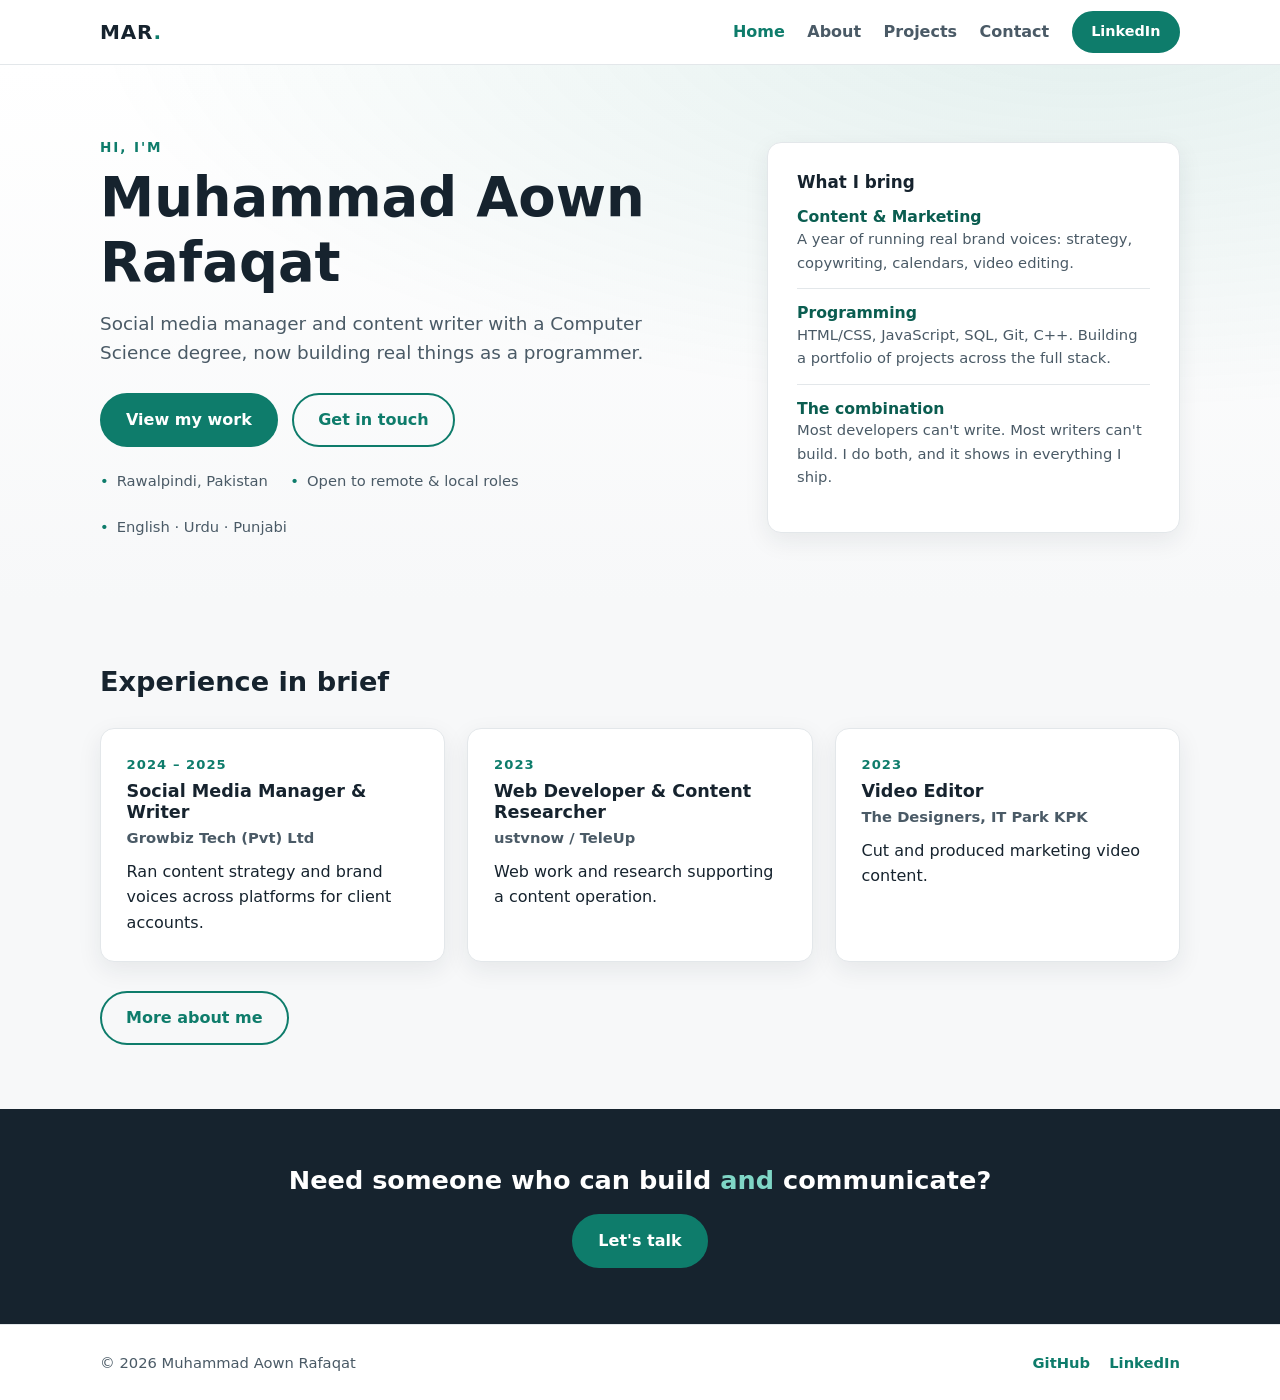
==== index.html @ 9f949538 "Add portfolio website: hand-built HTML, CSS and JavaScript" ====
<!DOCTYPE html>
<html lang="en">
<head>
  <meta charset="UTF-8" />
  <meta name="viewport" content="width=device-width, initial-scale=1.0" />
  <title>Muhammad Aown Rafaqat | Portfolio</title>
  <meta name="description" content="Muhammad Aown Rafaqat: social media manager, content writer and programmer. CS graduate building full stack projects." />
  <link rel="stylesheet" href="styles.css" />
</head>
<body>
  <header class="site-header">
    <nav class="nav" aria-label="Main navigation">
      <a class="nav__brand" href="index.html">MAR<span>.</span></a>
      <button class="nav__toggle" id="navToggle" aria-label="Open menu" aria-expanded="false">
        <span></span><span></span><span></span>
      </button>
      <ul class="nav__links" id="navLinks">
        <li><a href="index.html" class="active">Home</a></li>
        <li><a href="about.html">About</a></li>
        <li><a href="projects.html">Projects</a></li>
        <li><a href="contact.html">Contact</a></li>
        <li><a class="btn btn--small" href="https://www.linkedin.com/in/muhammad-aown-rafaqat-1a7705451/" target="_blank" rel="noopener">LinkedIn</a></li>
      </ul>
    </nav>
  </header>

  <main>
    <section class="hero">
      <div class="container hero__grid">
        <div class="hero__text">
          <p class="hero__kicker">Hi, I'm</p>
          <h1>Muhammad Aown<br />Rafaqat</h1>
          <p class="hero__tagline">Social media manager and content writer with a Computer Science degree, now building real things as a programmer.</p>
          <div class="hero__actions">
            <a class="btn" href="projects.html">View my work</a>
            <a class="btn btn--ghost" href="contact.html">Get in touch</a>
          </div>
          <ul class="hero__meta">
            <li>Rawalpindi, Pakistan</li>
            <li>Open to remote &amp; local roles</li>
            <li>English · Urdu · Punjabi</li>
          </ul>
        </div>
        <div class="hero__card">
          <h2>What I bring</h2>
          <div class="skill">
            <h3>Content &amp; Marketing</h3>
            <p>A year of running real brand voices: strategy, copywriting, calendars, video editing.</p>
          </div>
          <div class="skill">
            <h3>Programming</h3>
            <p>HTML/CSS, JavaScript, SQL, Git, C++. Building a portfolio of projects across the full stack.</p>
          </div>
          <div class="skill">
            <h3>The combination</h3>
            <p>Most developers can't write. Most writers can't build. I do both, and it shows in everything I ship.</p>
          </div>
        </div>
      </div>
    </section>

    <section class="section">
      <div class="container">
        <h2 class="section__title">Experience in brief</h2>
        <div class="grid grid--3">
          <article class="card">
            <p class="card__date">2024 – 2025</p>
            <h3>Social Media Manager &amp; Writer</h3>
            <p class="card__org">Growbiz Tech (Pvt) Ltd</p>
            <p>Ran content strategy and brand voices across platforms for client accounts.</p>
          </article>
          <article class="card">
            <p class="card__date">2023</p>
            <h3>Web Developer &amp; Content Researcher</h3>
            <p class="card__org">ustvnow / TeleUp</p>
            <p>Web work and research supporting a content operation.</p>
          </article>
          <article class="card">
            <p class="card__date">2023</p>
            <h3>Video Editor</h3>
            <p class="card__org">The Designers, IT Park KPK</p>
            <p>Cut and produced marketing video content.</p>
          </article>
        </div>
        <a class="btn btn--ghost" href="about.html">More about me</a>
      </div>
    </section>

    <section class="cta-band">
      <div class="container">
        <h2>Need someone who can build <em>and</em> communicate?</h2>
        <a class="btn" href="contact.html">Let's talk</a>
      </div>
    </section>
  </main>

  <footer class="site-footer">
    <div class="container footer__inner">
      <p>© <span id="year"></span> Muhammad Aown Rafaqat</p>
      <div class="footer__links">
        <a href="https://github.com/rafaqatmuhammadaown537" target="_blank" rel="noopener">GitHub</a>
        <a href="https://www.linkedin.com/in/muhammad-aown-rafaqat-1a7705451/" target="_blank" rel="noopener">LinkedIn</a>
      </div>
    </div>
  </footer>
  <script src="script.js"></script>
</body>
</html>
---- styles.css ----
/* ===== Base ===== */
:root {
  --ink: #16232e;
  --ink-soft: #4a5a66;
  --bg: #f7f8f9;
  --surface: #ffffff;
  --accent: #0e7c6b;
  --accent-dark: #0a5d50;
  --line: #e3e7ea;
  --radius: 14px;
  --shadow: 0 8px 24px rgba(22, 35, 46, 0.08);
  --font: "Segoe UI", system-ui, -apple-system, "Helvetica Neue", Arial, sans-serif;
}

* { margin: 0; padding: 0; box-sizing: border-box; }

html { scroll-behavior: smooth; }

body {
  font-family: var(--font);
  color: var(--ink);
  background: var(--bg);
  line-height: 1.6;
}

img { max-width: 100%; display: block; }

a { color: var(--accent); text-decoration: none; }
a:hover { color: var(--accent-dark); }

h1, h2, h3 { line-height: 1.2; }

.container { width: min(1080px, 92%); margin: 0 auto; }

/* ===== Header / nav ===== */
.site-header {
  position: sticky;
  top: 0;
  z-index: 20;
  background: rgba(255, 255, 255, 0.92);
  backdrop-filter: blur(8px);
  border-bottom: 1px solid var(--line);
}

.nav {
  width: min(1080px, 92%);
  margin: 0 auto;
  display: flex;
  align-items: center;
  justify-content: space-between;
  min-height: 64px;
}

.nav__brand {
  font-weight: 800;
  font-size: 1.25rem;
  letter-spacing: 0.04em;
  color: var(--ink);
}
.nav__brand span { color: var(--accent); }

.nav__links {
  display: flex;
  align-items: center;
  gap: 1.4rem;
  list-style: none;
}
.nav__links a { color: var(--ink-soft); font-weight: 600; }
.nav__links a.active { color: var(--accent); }
.nav__links a.btn { color: #fff; }

.nav__toggle {
  display: none;
  flex-direction: column;
  gap: 5px;
  background: none;
  border: 0;
  cursor: pointer;
  padding: 8px;
}
.nav__toggle span {
  width: 22px;
  height: 2px;
  background: var(--ink);
  border-radius: 2px;
  transition: transform 0.2s ease, opacity 0.2s ease;
}
.nav__toggle.open span:nth-child(1) { transform: translateY(7px) rotate(45deg); }
.nav__toggle.open span:nth-child(2) { opacity: 0; }
.nav__toggle.open span:nth-child(3) { transform: translateY(-7px) rotate(-45deg); }

/* ===== Buttons ===== */
.btn {
  display: inline-block;
  background: var(--accent);
  color: #fff;
  font-weight: 700;
  padding: 0.75rem 1.5rem;
  border-radius: 999px;
  border: 2px solid var(--accent);
  cursor: pointer;
  font-size: 1rem;
  font-family: inherit;
  transition: background 0.2s ease, transform 0.15s ease;
}
.btn:hover { background: var(--accent-dark); color: #fff; transform: translateY(-1px); }
.btn--ghost { background: transparent; color: var(--accent); }
.btn--ghost:hover { background: rgba(14, 124, 107, 0.08); color: var(--accent-dark); }
.btn--small { padding: 0.45rem 1.1rem; font-size: 0.9rem; }

/* ===== Hero ===== */
.hero {
  padding: 4.5rem 0 4rem;
  background:
    radial-gradient(1000px 400px at 85% -10%, rgba(14, 124, 107, 0.12), transparent),
    linear-gradient(180deg, #ffffff 0%, var(--bg) 100%);
}
.hero__grid {
  display: grid;
  grid-template-columns: 1.2fr 0.8fr;
  gap: 3rem;
  align-items: center;
}
.hero__kicker {
  font-weight: 700;
  color: var(--accent);
  text-transform: uppercase;
  letter-spacing: 0.14em;
  font-size: 0.85rem;
}
.hero__text h1 { font-size: clamp(2.2rem, 5vw, 3.4rem); margin: 0.4rem 0 0.8rem; }
.hero__tagline { font-size: 1.15rem; color: var(--ink-soft); max-width: 34rem; }
.hero__actions { display: flex; gap: 0.9rem; margin: 1.6rem 0 1.4rem; flex-wrap: wrap; }
.hero__meta { display: flex; gap: 1.4rem; flex-wrap: wrap; list-style: none; color: var(--ink-soft); font-size: 0.92rem; }
.hero__meta li::before { content: "•"; color: var(--accent); margin-right: 0.5rem; }

.hero__card {
  background: var(--surface);
  border: 1px solid var(--line);
  border-radius: var(--radius);
  box-shadow: var(--shadow);
  padding: 1.8rem;
}
.hero__card h2 { font-size: 1.05rem; margin-bottom: 1rem; }
.skill { padding: 0.9rem 0; border-top: 1px solid var(--line); }
.skill:first-of-type { border-top: 0; padding-top: 0; }
.skill h3 { font-size: 0.98rem; color: var(--accent-dark); }
.skill p { font-size: 0.92rem; color: var(--ink-soft); }

/* ===== Sections ===== */
.section { padding: 4rem 0; }
.section__title { font-size: 1.7rem; margin-bottom: 1.8rem; }

.page-head {
  padding: 3.5rem 0 2rem;
  background: linear-gradient(180deg, #ffffff 0%, var(--bg) 100%);
  border-bottom: 1px solid var(--line);
}
.page-head h1 { font-size: clamp(1.9rem, 4vw, 2.6rem); }
.page-head p { color: var(--ink-soft); max-width: 40rem; margin-top: 0.4rem; }

/* ===== Grid & cards ===== */
.grid { display: grid; gap: 1.4rem; }
.grid--3 { grid-template-columns: repeat(3, 1fr); }
.grid--2 { grid-template-columns: repeat(2, 1fr); }

.card {
  background: var(--surface);
  border: 1px solid var(--line);
  border-radius: var(--radius);
  padding: 1.6rem;
  box-shadow: var(--shadow);
}
.card__date {
  font-size: 0.82rem;
  font-weight: 700;
  color: var(--accent);
  text-transform: uppercase;
  letter-spacing: 0.08em;
}
.card h3 { margin: 0.35rem 0 0.15rem; font-size: 1.1rem; }
.card__org { color: var(--ink-soft); font-size: 0.92rem; font-weight: 600; }
.card p + p { margin-top: 0.6rem; }
.section .btn--ghost { margin-top: 1.8rem; }

.card--project { position: relative; display: flex; flex-direction: column; }
.card--project p { color: var(--ink-soft); flex: 1; }
.card--coming { opacity: 0.85; }
.card__badge {
  position: absolute;
  top: 1.2rem;
  right: 1.2rem;
  background: rgba(14, 124, 107, 0.12);
  color: var(--accent-dark);
  font-size: 0.72rem;
  font-weight: 800;
  text-transform: uppercase;
  letter-spacing: 0.08em;
  padding: 0.25rem 0.65rem;
  border-radius: 999px;
}
.card__badge--muted { background: rgba(74, 90, 102, 0.12); color: var(--ink-soft); }
.card__links { display: flex; gap: 1.2rem; margin-top: 1rem; font-weight: 700; }

/* ===== Split layout ===== */
.split {
  display: grid;
  grid-template-columns: 1.6fr 1fr;
  gap: 2.5rem;
  align-items: start;
}
.split h2 { font-size: 1.3rem; margin: 1.6rem 0 0.6rem; }
.split h2:first-child { margin-top: 0; }
.split p { color: var(--ink-soft); margin-bottom: 0.8rem; }
.split__side { display: grid; gap: 1.2rem; }

.panel {
  background: var(--surface);
  border: 1px solid var(--line);
  border-radius: var(--radius);
  padding: 1.4rem;
}
.panel h3 { font-size: 0.95rem; margin-bottom: 0.7rem; color: var(--accent-dark); }
.panel p { color: var(--ink-soft); font-size: 0.94rem; }

.tags { list-style: none; display: flex; flex-wrap: wrap; gap: 0.5rem; }
.tags li {
  background: rgba(14, 124, 107, 0.1);
  color: var(--accent-dark);
  font-size: 0.82rem;
  font-weight: 600;
  padding: 0.3rem 0.75rem;
  border-radius: 999px;
}

.timeline { list-style: none; }
.timeline li {
  padding: 0.7rem 0;
  border-bottom: 1px solid var(--line);
  display: flex;
  justify-content: space-between;
  gap: 1rem;
  flex-wrap: wrap;
}
.timeline li span { color: var(--ink-soft); font-size: 0.9rem; }

.contact-list { list-style: none; }
.contact-list li { padding: 0.35rem 0; font-weight: 600; }

/* ===== Form ===== */
.form__row { margin-bottom: 1.2rem; }
.form label { display: block; font-weight: 700; font-size: 0.92rem; margin-bottom: 0.35rem; }
.form input,
.form textarea {
  width: 100%;
  font-family: inherit;
  font-size: 1rem;
  color: var(--ink);
  padding: 0.75rem 0.9rem;
  border: 1px solid var(--line);
  border-radius: 10px;
  background: var(--surface);
  transition: border-color 0.2s ease;
}
.form input:focus,
.form textarea:focus { outline: none; border-color: var(--accent); }
.form input.invalid,
.form textarea.invalid { border-color: #c0392b; }
.form__error {
  display: none;
  color: #c0392b;
  font-size: 0.85rem;
  margin-top: 0.3rem;
}
.form__error.show { display: block; }
.form__success {
  margin-top: 1rem;
  color: var(--accent-dark);
  font-weight: 600;
}

/* ===== CTA band ===== */
.cta-band {
  background: var(--ink);
  color: #fff;
  padding: 3.5rem 0;
  text-align: center;
}
.cta-band h2 { font-size: 1.6rem; margin-bottom: 1.2rem; }
.cta-band em { color: #7fd6c6; font-style: normal; }

/* ===== Footer ===== */
.site-footer {
  border-top: 1px solid var(--line);
  padding: 1.6rem 0;
  background: var(--surface);
}
.footer__inner {
  display: flex;
  justify-content: space-between;
  align-items: center;
  gap: 1rem;
  flex-wrap: wrap;
  color: var(--ink-soft);
  font-size: 0.92rem;
}
.footer__links { display: flex; gap: 1.2rem; font-weight: 600; }

/* ===== Responsive ===== */
@media (max-width: 860px) {
  .hero__grid,
  .split { grid-template-columns: 1fr; }
  .grid--3 { grid-template-columns: 1fr; }
  .grid--2 { grid-template-columns: 1fr; }

  .nav__toggle { display: flex; }
  .nav__links {
    position: absolute;
    top: 64px;
    left: 0;
    right: 0;
    flex-direction: column;
    align-items: flex-start;
    background: var(--surface);
    border-bottom: 1px solid var(--line);
    padding: 1rem 5%;
    gap: 0.9rem;
    display: none;
  }
  .nav__links.open { display: flex; }
}
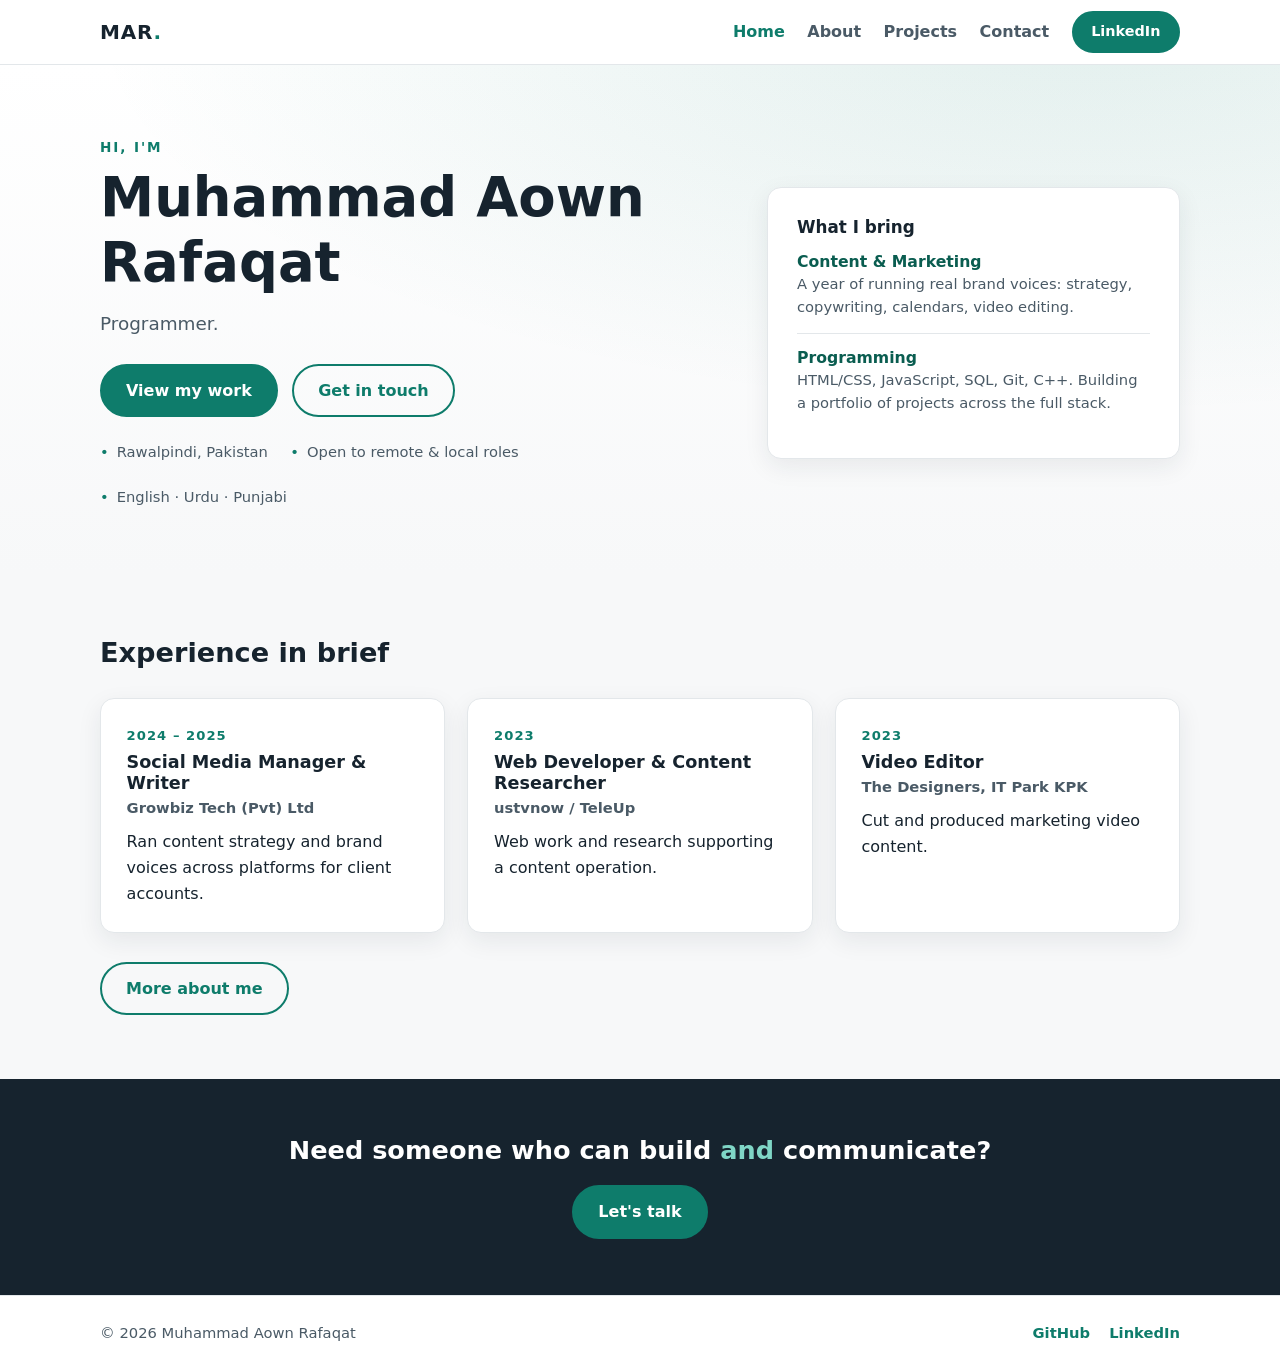
==== commit a8f9210b: "Remove The combination block and simplify hero tagline" ====
--- a/index.html
+++ b/index.html
@@ -30,7 +30,7 @@
         <div class="hero__text">
           <p class="hero__kicker">Hi, I'm</p>
           <h1>Muhammad Aown<br />Rafaqat</h1>
-          <p class="hero__tagline">Social media manager and content writer with a Computer Science degree, now building real things as a programmer.</p>
+          <p class="hero__tagline">Programmer.</p>
           <div class="hero__actions">
             <a class="btn" href="projects.html">View my work</a>
             <a class="btn btn--ghost" href="contact.html">Get in touch</a>
@@ -50,10 +50,6 @@
           <div class="skill">
             <h3>Programming</h3>
             <p>HTML/CSS, JavaScript, SQL, Git, C++. Building a portfolio of projects across the full stack.</p>
-          </div>
-          <div class="skill">
-            <h3>The combination</h3>
-            <p>Most developers can't write. Most writers can't build. I do both, and it shows in everything I ship.</p>
           </div>
         </div>
       </div>
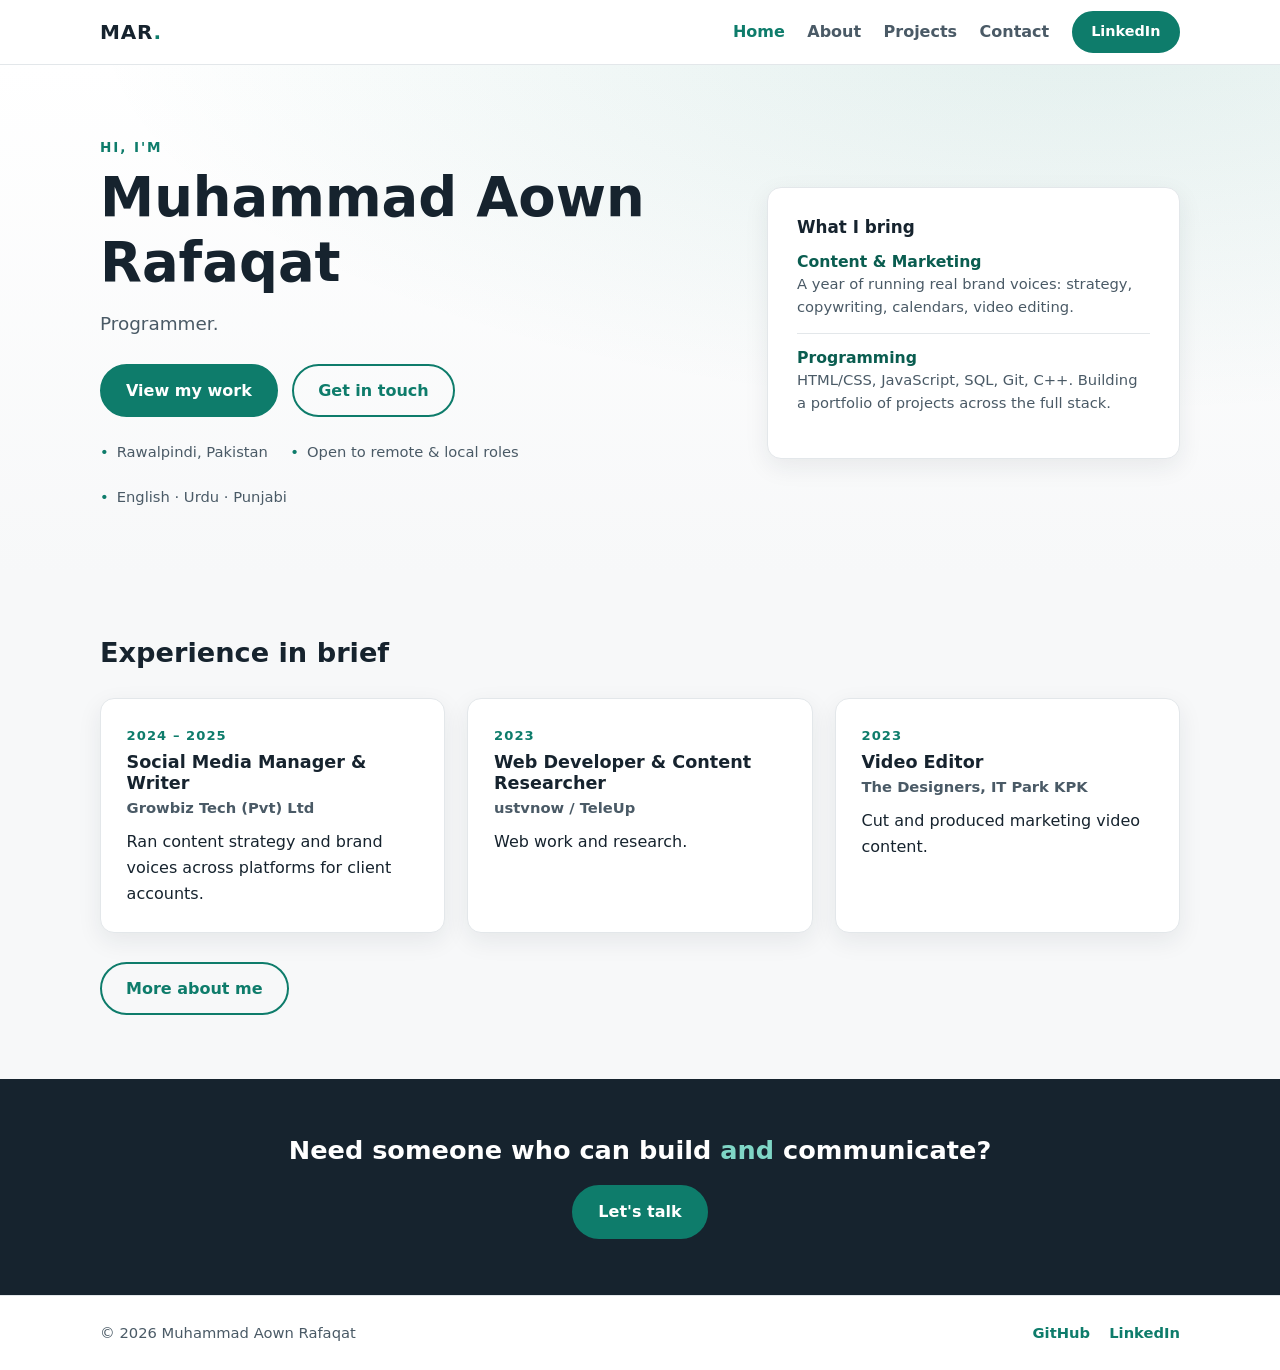
==== commit c90ea990: "Shorten the 2023 experience description" ====
--- a/index.html
+++ b/index.html
@@ -69,7 +69,7 @@
             <p class="card__date">2023</p>
             <h3>Web Developer &amp; Content Researcher</h3>
             <p class="card__org">ustvnow / TeleUp</p>
-            <p>Web work and research supporting a content operation.</p>
+            <p>Web work and research.</p>
           </article>
           <article class="card">
             <p class="card__date">2023</p>
